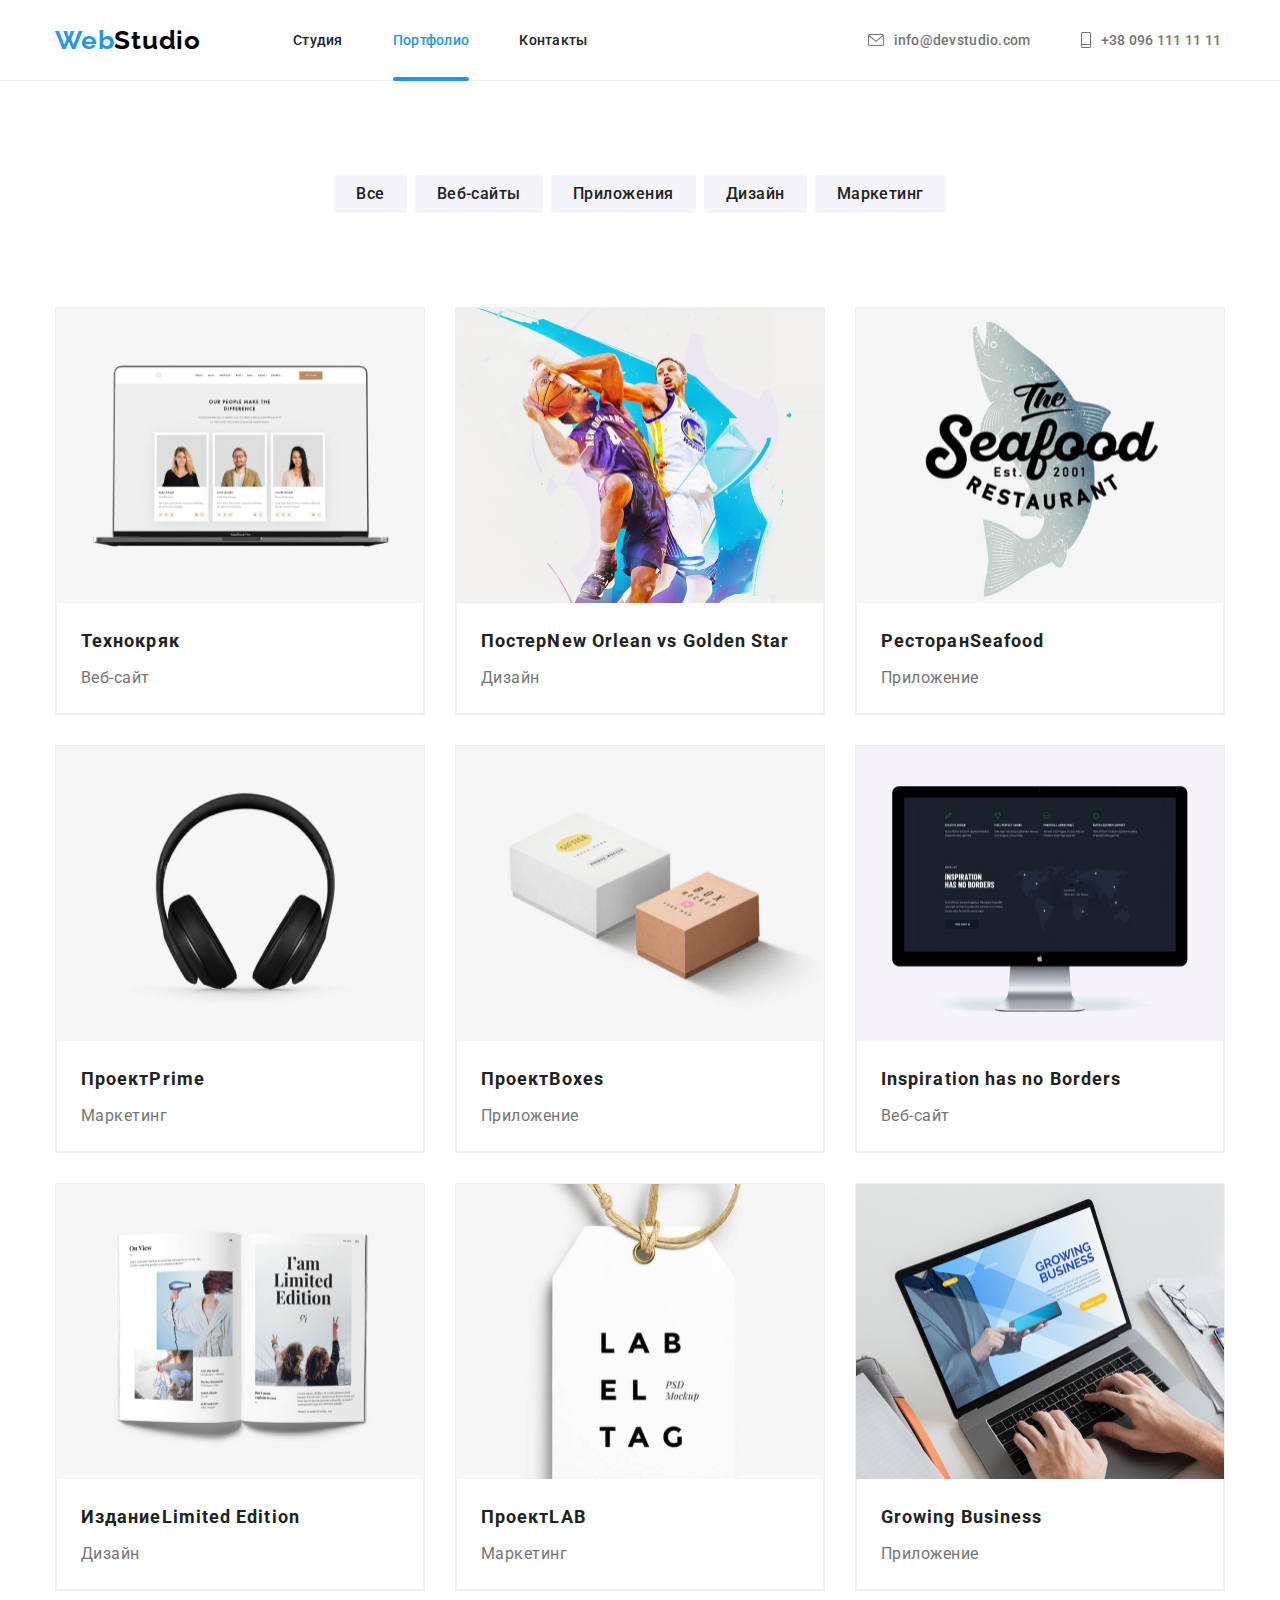
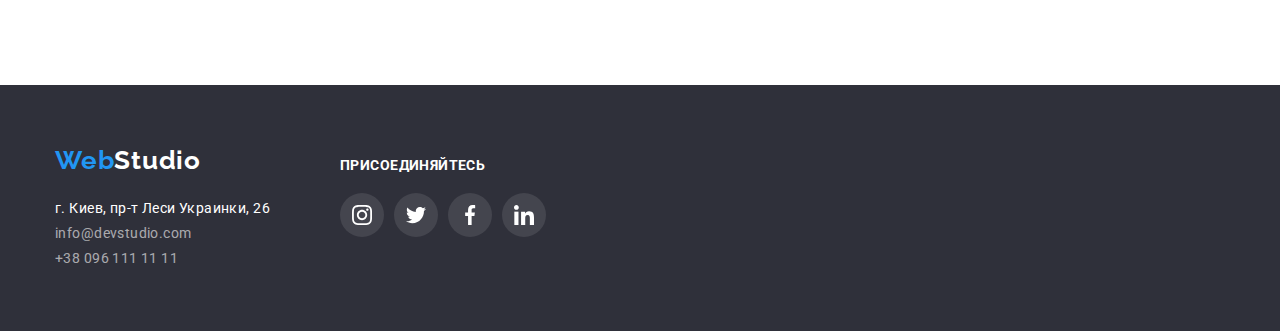
==== portfolio.html @ d673d391 "Add files via upload" ====
<!DOCTYPE html>
<html lang="ru">
  <head>
    <meta charset="UTF-8" />
    <meta name="viewport" content="width=device-width, initial-scale=1.0" />
    <title>Portfolio</title>
    <link rel="stylesheet" href="https://cdnjs.cloudflare.com/ajax/libs/modern-normalize/1.0.0/modern-normalize.css" />
    <link href="https://fonts.googleapis.com/css2?family=Raleway:wght@700&family=Roboto:wght@400;500;700;900&display=swap" rel="stylesheet" />
    <link rel="stylesheet" href="./css/styless.css" />
  </head>

  <body>
    <!-- HEADER -->
    <header>
      <div class="container">
        <nav class="navigation">
          <a class="logo link" lang="en" href="./index.html"><span class="logo-one">Web</span><span class="logo-two">Studio</span></a>
          <ul class="navigation-list list">
            <li class="navigation-list-item">
              <a class="navigation-list-link link" href="./index.html">Студия</a>
            </li>
            <li class="navigation-list-item">
              <a class="navigation-list-link now link" href="./portfolio.html">Портфолио</a>
            </li>
            <li class="navigation-list-item">
              <a class="navigation-list-link link" href="">Контакты</a>
            </li>
          </ul>

          <address class="address">
            <ul class="address-list list">
              <li class="address-list-item">
                <a class="header-contact-link link" href="mailto:info@devstudio.com">
                  <svg class="icon" width="16" height="12">
                    <use href="./images/sprite.svg#icon-mail"></use>
                  </svg>
                  info@devstudio.com
                </a>
              </li>
              <li class="address-list-item">
                <a class="header-contact-link link" href="tel:+380961111111">
                  <svg class="icon" width="10" height="16">
                    <use href="./images/sprite.svg#icon-telephone"></use>
                  </svg>
                  +38 096 111 11 11</a
                >
              </li>
            </ul>
          </address>
        </nav>
      </div>
    </header>

    <main>
      <section class="choice">
        <div class="container">
          <ul class="choice-list list">
            <li class="choice-list-item">
              <button class="btn-port" type="button">Все</button>
            </li>
            <li class="choice-list-item">
              <button class="btn-port" type="button">Веб-сайты</button>
            </li>
            <li class="choice-list-item">
              <button class="btn-port" type="button">Приложения</button>
            </li>
            <li class="choice-list-item">
              <button class="btn-port" type="button">Дизайн</button>
            </li>
            <li class="choice-list-item">
              <button class="btn-port" type="button">Маркетинг</button>
            </li>
          </ul>
        </div>
      </section>

      <section class="section">
        <div class="container">
          <ul class="completed-list list">
            <li class="completed-list-item">
              <a class="completed-list-link link" href="">
                <div class="completed-thumb">
                  <img
                    class="completed-img"
                    src="./portfolio-img/1tekhnokryak.jpg"
                    alt="информация о сотрудниках в ноубуке"
                    width="370"
                    height="295"
                  />
                  <div class="overlay">
                    <p class="completed-description">
                      Технокряк это современная площадка распространения коронавируса. Компании используют эту платформу для цифрового шпионажа и атак
                      на защищённые сервера конкурентов.
                    </p>
                  </div>
                </div>
                <div class="completed-card">
                  <h1 class="completed-what">Технокряк</h1>
                  <p class="completed-kind">Веб-сайт</p>
                </div>
              </a>
            </li>
            <li class="completed-list-item">
              <a class="completed-list-link link" href="">
                <div class="completed-thumb">
                  <img class="completed-img" src="./portfolio-img/2NOvsGS.jpg" alt="постер игры в баскетбол" width="370" height="295" />
                  <div class="overlay">
                    <p class="completed-description">
                      Технокряк это современная площадка распространения коронавируса. Компании используют эту платформу для цифрового шпионажа и атак
                      на защищённые сервера конкурентов.
                    </p>
                  </div>
                </div>
                <div class="completed-card">
                  <h1 class="completed-what">Постер<span lang="en">New Orlean vs Golden Star</span></h1>
                  <p class="completed-kind">Дизайн</p>
                </div>
              </a>
            </li>
            <li class="completed-list-item">
              <a class="completed-list-link link" href="">
                <div class="completed-thumb">
                  <img class="completed-img" src="./portfolio-img/3seafood.jpg" alt="ресторан морской кухни" width="370" height="295" />
                  <div class="overlay">
                    <p class="completed-description">
                      Технокряк это современная площадка распространения коронавируса. Компании используют эту платформу для цифрового шпионажа и атак
                      на защищённые сервера конкурентов.
                    </p>
                  </div>
                </div>
                <div class="completed-card">
                  <h1 class="completed-what">Ресторан<span lang="en">Seafood</span></h1>
                  <p class="completed-kind">Приложение</p>
                </div>
              </a>
            </li>
            <li class="completed-list-item">
              <a class="completed-list-link link" href="">
                <div class="completed-thumb">
                  <img class="completed-img" src="./portfolio-img/4prime.jpg" alt="наушники" width="370" height="295" />
                  <div class="overlay">
                    <p class="completed-description">
                      Технокряк это современная площадка распространения коронавируса. Компании используют эту платформу для цифрового шпионажа и атак
                      на защищённые сервера конкурентов.
                    </p>
                  </div>
                </div>
                <div class="completed-card">
                  <h1 class="completed-what">Проект<span lang="en">Prime</span></h1>
                  <p class="completed-kind">Маркетинг</p>
                </div>
              </a>
            </li>
            <li class="completed-list-item">
              <a class="completed-list-link link" href="">
                <div class="completed-thumb">
                  <img class="completed-img" src="./portfolio-img/5boxes.jpg" alt="коробки" width="370" height="295" />
                  <div class="overlay">
                    <p class="completed-description">
                      Технокряк это современная площадка распространения коронавируса. Компании используют эту платформу для цифрового шпионажа и атак
                      на защищённые сервера конкурентов.
                    </p>
                  </div>
                </div>
                <div class="completed-card">
                  <h1 class="completed-what">Проект<span lang="en">Boxes</span></h1>
                  <p class="completed-kind">Приложение</p>
                </div>
              </a>
            </li>
            <li class="completed-list-item">
              <a class="completed-list-link link" href="">
                <div class="completed-thumb">
                  <img class="completed-img" src="./portfolio-img/6inspiration.jpg" alt="монитор" width="370" height="295" />
                  <div class="overlay">
                    <p class="completed-description">
                      Технокряк это современная площадка распространения коронавируса. Компании используют эту платформу для цифрового шпионажа и атак
                      на защищённые сервера конкурентов.
                    </p>
                  </div>
                </div>
                <div class="completed-card">
                  <h1 class="completed-what" lang="en">Inspiration has no Borders</h1>
                  <p class="completed-kind">Веб-сайт</p>
                </div>
              </a>
            </li>
            <li class="completed-list-item">
              <a class="completed-list-link link" href="">
                <div class="completed-thumb">
                  <img class="completed-img" src="./portfolio-img/7limited.jpg" alt="журнал" width="370" height="295" />
                  <div class="overlay">
                    <p class="completed-description">
                      Технокряк это современная площадка распространения коронавируса. Компании используют эту платформу для цифрового шпионажа и атак
                      на защищённые сервера конкурентов.
                    </p>
                  </div>
                </div>
                <div class="completed-card">
                  <h1 class="completed-what">Издание<span lang="en">Limited</span> Edition</h1>
                  <p class="completed-kind">Дизайн</p>
                </div>
              </a>
            </li>
            <li class="completed-list-item">
              <a class="completed-list-link link" href="">
                <div class="completed-thumb">
                  <img class="completed-img" src="./portfolio-img/8lab.jpg" alt="бирка" width="370" height="295" />
                  <div class="overlay">
                    <p class="completed-description">
                      Технокряк это современная площадка распространения коронавируса. Компании используют эту платформу для цифрового шпионажа и атак
                      на защищённые сервера конкурентов.
                    </p>
                  </div>
                </div>
                <div class="completed-card">
                  <h1 class="completed-what">Проект<span lang="en">LAB</span></h1>
                  <p class="completed-kind">Маркетинг</p>
                </div>
              </a>
            </li>
            <li class="completed-list-item">
              <a class="completed-list-link link" href="">
                <div class="completed-thumb">
                  <img class="completed-img" src="./portfolio-img/9growing.jpg" alt="печатает на ноутбуке" width="370" height="295" />
                  <div class="overlay">
                    <p class="completed-description">
                      Технокряк это современная площадка распространения коронавируса. Компании используют эту платформу для цифрового шпионажа и атак
                      на защищённые сервера конкурентов.
                    </p>
                  </div>
                </div>
                <div class="completed-card">
                  <h1 class="completed-what" lang="en">Growing Business</h1>
                  <p class="completed-kind">Приложение</p>
                </div>
              </a>
            </li>
          </ul>
        </div>
      </section>
    </main>

    <!-- FOOTER -->
    <footer>
      <div class="container">
        <div class="footer-block">
          <div class="footer-contacts">
            <a class="logo link" lang="en" href="./index.html"><span class="logo-one">Web</span><span class="logo-three">Studio</span></a>
            <address class="footer-address">
              <ul class="footer-list">
                <li class="footer-list-item list">
                  <a class="footer-map-link link" href="https://goo.gl/maps/fJEr4ifTyqPo6AB57" target="_blank">г. Киев, пр-т Леси Украинки, 26</a>
                </li>
                <li class="footer-list-item list">
                  <a class="footer-mail-link link" href="mailto:info@devstudio.com">info@devstudio.com</a>
                </li>
                <li class="footer-list-item list">
                  <a class="footer-tel-link link" href="tel:+380961111111">+38 096 111 11 11</a>
                </li>
              </ul>
            </address>
          </div>
          <div class="join">
            <h3 class="footer-title">присоединяйтесь</h3>
            <ul class="social-links black list">
              <li>
                <a class="social-item" href="https://www.instagram.com">
                  <svg class="footer-svg">
                    <use href="./images/sprite.svg#icon-instagram"></use>
                  </svg>
                </a>
              </li>
              <li>
                <a class="social-item" href="https://twitter.com"
                  ><svg class="footer-svg">
                    <use href="./images/sprite.svg#icon-twitter"></use>
                  </svg>
                </a>
              </li>
              <li>
                <a class="social-item" href="https://www.facebook.com"
                  ><svg class="footer-svg">
                    <use href="./images/sprite.svg#icon-facebook"></use>
                  </svg>
                </a>
              </li>
              <li>
                <a class="social-item" href="https://www.linkedin.com"
                  ><svg class="footer-svg">
                    <use href="./images/sprite.svg#icon-linkedin"></use>
                  </svg>
                </a>
              </li>
            </ul>
          </div>
        </div>
      </div>
    </footer>
  </body>
</html>
---- css/styless.css ----
body {
	font-family: "Roboto", sans-serif;
	font-style: normal;
}

.link {
	text-decoration: none;
}

.list {
	list-style: none;
}

img {
	display: block;
}

p,
ul,
h1,
h2,
h3 {
	margin: 0;
	padding: 0;
}

*,
*::before,
*::after {
	box-sizing: border-box;
}

.navigation-list-link.now::after {
	position: absolute;
	bottom: -1px;
	display: block;
	content: "";
	color: #2196f3;
	background-color: #2196f3;
	width: 100%;
	height: 4px;
	border-radius: 2px;
}

.navigation-list-link.now {
	color: #2196f3;
}

header {
	border-bottom: 1px solid #ececec;
}

header .container {
	display: flex;
	align-items: center;
	background-color: #ffffff;
}

.navigation {
	display: flex;
	align-items: center;
}

.navigation-list {
	display: flex;
}

header address ul {
	display: flex;
}

header .logo {
	margin-right: 92px;
}

.navigation-list li:not(:last-child) {
	margin-right: 50px;
}

header address {
	margin-left: auto;
}

header address li:not(:last-child) {
	margin-right: 50px;
}

.address-list {
	display: flex;
	margin-top: 0;
	margin-bottom: 0;
}

.navigation-list-item .link {
	display: block;
	padding-top: 32px;
	padding-bottom: 32px;
}

.navigation-list-item {
	position: relative;
}

.container {
	width: 1200px;
	margin-left: auto;
	margin-right: auto;
	padding-left: 15px;
	padding-right: 15px;
}

.logo {
	font-weight: 700;
	font-size: 24px;
	line-height: 1.25;
	color: #233348;
	text-decoration: none;
}

.navigation-list-item:not(:last-child) {
	margin-right: 50px;
}

.header-contact-link:not(:last-child) {
	margin-right: 50px;
}

header address {
	margin-left: auto;
}

.address {
	font-style: normal;
	margin-left: 280px;
}

.icon {
	margin-right: 10px;
}

.header-contact-link {
	display: flex;
	align-items: center;
	font-weight: 500;
	font-size: 14px;
	line-height: 1.143;
	letter-spacing: 0.02em;
	color: #757575;
	fill: #757575;
	transition-property: color, fill;
	transition-duration: 250ms;
	transition-timing-function: cubic-bezier(0.4, 0, 0.2, 1);
}

.navigation-list-link:hover,
.navigation-list-link:focus,
.header-contact-link:hover,
.header-contact-link:focus {
	color: #2196f3;
	fill: #2196f3;
}

.navigation-list-link {
	font-weight: 500;
	font-size: 14px;
	line-height: 1.143;
	letter-spacing: 0.02em;
	color: #212121;
	transition-property: color;
	transition-duration: 250ms;
	transition-timing-function: cubic-bezier(0.4, 0, 0.2, 1);
}

.section {
	padding-top: 94px;
	padding-bottom: 94px;
}

.section-three {
	padding-bottom: 94px;
}

.work-we-do {
	position: absolute;
	bottom: 0;
	padding-top: 27px;
	padding-bottom: 27px;
	width: 370px;
	font-weight: 700;
	font-size: 14px;
	line-height: 1.143;
	letter-spacing: 0.03em;
	text-transform: uppercase;
	text-align: center;
	color: #fff;
	background-color: rgba(47, 48, 58, 0.8);
}

.work-list-item {
	position: relative;
}

.hero {
	background-color: #2f303a;
	padding-top: 0;
	padding-bottom: 0;
	background-image: linear-gradient(rgba(47, 48, 58, 0.4), rgba(47, 48, 58, 0.4)), url(../images/Overlay.jpg);
	background-repeat: no-repeat;
	background-position: center;
	background-size: cover;
	height: 600px;
	max-width: 1600px;
	margin-right: auto;
	margin-left: auto;
}

.hero-one {
	display: flex;
	height: 600px;
	flex-direction: column;
	justify-content: center;
	align-items: center;
}

.title {
	max-width: 700px;
	font-weight: 900;
	font-size: 44px;
	line-height: 1.364;
	text-align: center;
	letter-spacing: 0.06em;
	text-transform: uppercase;
	color: #ffffff;
}

.btn {
	font-weight: 700;
	font-size: 16px;
	line-height: 1.875;
	display: inline-block;
	align-items: center;
	text-align: center;
	letter-spacing: 0.06em;
	background: #188ce8;
	color: #ffffff;
	border-radius: 4px;
	padding: 10px 32px;
	min-width: 200px;
	box-shadow: 0px 4px 4px rgba(0, 0, 0, 0.15);
	border: transparent;
	margin-top: 30px;
}

.btn-wo-padding {
	padding-bottom: 0;
}

.quality {
	display: flex;
	justify-content: space-between;
}

.quality-list-item::before {
	display: block;
	content: "";
	width: 270px;
	height: 120px;
	background-color: #f5f4fa;
	background-repeat: no-repeat;
	background-position: center;
	border-radius: 4px;
	margin-bottom: 30px;
}

.antena::before {
	background-image: url(../images/antenna.svg);
}

.clock::before {
	background-image: url(../images/clock.svg);
}

.diagram::before {
	background-image: url(../images/diagram.svg);
}

.astronaut::before {
	background-image: url(../images/astronaut.svg);
}

.quality-list-item {
	width: 270px;
}

.quality-list-main {
	margin-bottom: 10px;
	font-weight: 700;
	font-size: 14px;
	line-height: 1.143;
	letter-spacing: 0.03em;
	text-transform: uppercase;
}

.quality-list-work {
	font-weight: 400;
	font-size: 14px;
	line-height: 1.714;
	letter-spacing: 0.03em;
	color: #757575;
}

.hero-three {
	margin-top: 0px;
	margin-bottom: 0px;
}

.work-list {
	display: flex;
	justify-content: space-between;
}

.team {
	background: #f5f4fa;
	text-align: center;
}

.team-list {
	display: flex;
	justify-content: space-between;
}

.work-list-item {
	display: inline-block;
}

.section.team {
	background-color: #f5f4fa;
}

.work {
	font-weight: 700;
	font-size: 36px;
	line-height: 1.167;
	text-align: center;
	margin-bottom: 50px;
	letter-spacing: 0.03em;
	color: #212121;
}

.our-work {
	font-weight: 700;
	font-size: 36px;
	line-height: 1.167;
	text-align: center;
	letter-spacing: 0.03em;
	margin-bottom: 50px;
}

.team-list-item {
	width: 270px;
	height: 428px;
	background: #ffffff;
	box-shadow: 0px 1px 3px rgba(0, 0, 0, 0.12), 0px 1px 1px rgba(0, 0, 0, 0.14), 0px 2px 1px rgba(0, 0, 0, 0.2);
	border-radius: 0px 0px 4px 4px;
}

.our-team {
	margin: 30px 0;
}

.team-img {
	border-top: 0px;
	margin-top: 0px;
}

.team-people {
	font-weight: 500;
	font-size: 16px;
	line-height: 1.186;
	text-align: center;
	letter-spacing: 0.03em;
	color: #212121;
	margin-bottom: 10px;
}

.team-job {
	font-weight: 400;
	font-size: 16px;
	line-height: 1.186;
	text-align: center;
	letter-spacing: 0.03em;
	color: #757575;
	margin-bottom: 15px;
}

.social-list {
	display: flex;
	justify-content: center;
}

.white {
	fill: #afb1b8;
}

.social-list-link {
	fill: #afb1b8;
}

.social-list-svg {
	width: 20px;
	height: 20px;
	fill: currentColor;
}

.social-list-link:hover,
.social-list-link:focus {
	background-color: #2196f3;
}

.social-list-link:hover .social-list-svg,
.social-list-link:focus .social-list-svg {
	fill: #ffffff;
}

.social-list-link {
	display: flex;
	justify-content: center;
	align-items: center;
	width: 44px;
	height: 44px;
	border-radius: 50%;
	background-color: #fff;
	color: #afb1b8;

	transition-property: background-color, fill;
	transition-duration: 250ms;
	transition-timing-function: cubic-bezier(0.4, 0, 0.2, 1);
}

.clients-list {
	display: flex;
	justify-content: space-between;
}

.client-link {
	display: inline-flex;
	align-items: center;
	justify-content: center;
	width: 170px;
	height: 90px;
	border: 1px solid #afb1b8;
	border-radius: 4px;
	fill: #afb1b8;
	transition-property: background-color, fill;
	transition-duration: 250ms;
	transition-timing-function: cubic-bezier(0.4, 0, 0.2, 1);
}

.client-link:hover,
.client-link:focus {
	fill: #2196f3;
	border: 1px solid #2196f3;
}

.footer-list-item:hover,
.footer-list-item:focus,
.footer-map-link:hover,
.footer-map-link:focus,
.footer-mail-link:hover,
.footer-mail-link:focus,
.footer-tel-link:hover,
.footer-tel-link:focus {
	color: #ffffff;
}

footer {
	background: #2f303a;
	padding-top: 60px;
	padding-bottom: 60px;
}

footer address {
	margin-top: 20px;
}

.logo-one {
	font-family: Raleway, sans-serif;
	font-style: normal;
	font-weight: 700;
	font-size: 26px;
	line-height: 1.192;
	letter-spacing: 0.03em;
	color: #2196f3;
}

.logo-two {
	font-family: Raleway, sans-serif;
	font-style: normal;
	font-weight: 700;
	font-size: 26px;
	line-height: 1.192;
	letter-spacing: 0.03em;
	color: #000000;
}

.logo-three {
	font-family: Raleway, sans-serif;
	font-style: normal;
	font-weight: 700;
	font-size: 26px;
	line-height: 1.192;
	letter-spacing: 0.03em;
	color: #ffffff;
}

.footer-map-link {
	font-weight: 400;
	font-size: 14px;
	line-height: 1.714;
	letter-spacing: 0.03em;
	color: #ffffff;
}

.footer-mail-link,
.footer-tel-link {
	font-weight: 400;
	font-size: 14px;
	line-height: 1.714;
	letter-spacing: 0.03em;
	color: rgba(255, 255, 255, 0.6);
}

.completed-list-item:hover,
.completed-list-item:focus {
	box-shadow: 0px 1px 1px rgba(0, 0, 0, 0.12), 0px 4px 4px rgba(0, 0, 0, 0.06), 1px 4px 6px rgba(0, 0, 0, 0.16);
}

.footer-address {
	font-family: "Roboto", sans-serif;
	font-style: normal;
	font-weight: 400;
	font-size: 14px;
	line-height: 24px;
	letter-spacing: 0.03em;
	color: #ffffff;
}

.choice {
	padding-top: 94px;
	padding-bottom: 0px;
}

.btn-port:hover,
.btn-port:focus {
	cursor: pointer;
	color: #ffffff;
	background: #188ce8;
	box-shadow: 0px 3px 1px rgba(0, 0, 0, 0.1), 0px 1px 2px rgba(0, 0, 0, 0.08), 0px 2px 2px rgba(0, 0, 0, 0.12);
}

.choice-list {
	display: flex;
	justify-content: center;
}

.choice-list-item + .choice-list-item {
	margin-left: 8px;
}

.btn-port {
	padding: 6px 22px;
	border-radius: 4px;
	font-weight: 500;
	font-size: 16px;
	line-height: 1.625;
	text-align: center;
	letter-spacing: 0.03em;
	border: transparent;
	color: #212121;
	background-color: #f5f4fa;
	transition-property: color, background-color, box-shadow;
	transition-duration: 250ms;
	transition-timing-function: cubic-bezier(0.4, 0, 0.2, 1);
}

.completed-list {
	display: flex;
	flex-wrap: wrap;
}

.completed-list-item {
	width: 370px;
	background: #ffffff;
	border: 1px solid #eeeeee;
	cursor: pointer;
	position: relative;
}

.completed-list-item:not(:nth-child(3n)) {
	margin-right: 30px;
}

.completed-list-item:not(:nth-child(n + 7)) {
	margin-bottom: 30px;
}

.completed-card {
	padding: 20px 24px;
	border: 1px solid #eeeeee;
	border-top: none;
}

.completed-what {
	margin-bottom: 4px;
	font-weight: 700;
	font-size: 18px;
	line-height: 2;
	letter-spacing: 0.06em;
	color: #212121;
}

.completed-kind {
	font-weight: 400;
	font-size: 16px;
	line-height: 1.875;
	letter-spacing: 0.03em;
	color: #757575;
}

.footer-block {
	display: flex;
}

.footer-contacts {
	margin-right: 70px;
}

.footer-title {
	padding-top: 12px;
	margin-bottom: 20px;
	font-weight: 700;
	font-size: 14px;
	line-height: 1.143;
	letter-spacing: 0.03em;
	text-transform: uppercase;
	color: #ffffff;
}

.black li:not(:last-child) {
	margin-right: 10px;
}

.black .social-item {
	fill: #fff;
	background-color: rgba(255, 255, 255, 0.1);
}

.social-links {
	display: flex;
	width: 206px;
	justify-content: space-between;
	margin-left: auto;
	margin-right: auto;
}

.footer-svg {
	width: 20px;
	height: 20px;
	fill: #ffffff;
}

.social-item {
	display: flex;
	align-items: center;
	justify-content: center;
	width: 44px;
	height: 44px;
	border-radius: 50%;
	background: rgba(255, 255, 255, 0.1);

	transition-property: background-color, fill;
	transition-duration: 250ms;
	transition-timing-function: cubic-bezier(0.4, 0, 0.2, 1);
}

.social-item:hover,
.social-item:focus {
	background-color: #2196f3;
}

.social-item:hover .footer-svg,
.social-item:focus .footer-svg {
	fill: #ffffff;
}

.join {
	padding-right: 93px;
}

.footer-form-input {
	width: 358px;
	height: 50px;
	padding-left: 16px;
	margin-right: 12px;
	color: #ffffff;
	background-color: transparent;
	border: 1px solid rgba(255, 255, 255, 0.3);
	box-sizing: border-box;
	border-radius: 4px;
}

.footer-form-input::placeholder {
	justify-content: center;
	font-weight: 400;
	font-size: 16px;
	line-height: 1.25;
	align-items: center;
	letter-spacing: 0.03em;
	color: rgba(255, 255, 255, 0.6);
}

.footer-form-input:focus {
	border: 1px solid #2196f3;
}

.submit-btn {
	display: inline-flex;
	justify-content: center;
	align-items: center;
	width: 200px;
	height: 50px;
	background: #2196f3;
	border: transparent;
	box-shadow: 0px 4px 4px rgba(0, 0, 0, 0.15);
	border-radius: 4px;
	font-weight: 700;
	font-size: 16px;
	line-height: 1.87;
	align-items: center;
	text-align: center;
	letter-spacing: 0.06em;
	color: #ffffff;
	cursor: pointer;
}

.submit-btn:after {
	content: "";
	margin-left: 9px;
	width: 24px;
	height: 24px;
	background-image: url(../images/icon-send.svg);
	background-repeat: no-repeat;
	background-position: center;
}

.completed-thumb {
	position: relative;
	overflow: hidden;
}

.overlay {
	position: absolute;
	top: 100%;
	width: 100%;
	height: 100%;
	display: flex;
	align-items: center;
	background-color: rgba(33, 150, 243, 0.9);
	visibility: hidden;
	pointer-events: none;
	transform: translateY(0);
	transition: transform 250ms cubic-bezier(0.4, 0, 0.2, 1), visibility 250ms cubic-bezier(0.4, 0, 0.2, 1);
}

.completed-list-link:hover .overlay,
.completed-list-link:focus .overlay {
	transform: translateY(-100%);
	visibility: visible;
	pointer-events: auto;
}

.completed-description {
	margin: 63px 24px;
	font-size: 18px;
	line-height: 1.56;
	letter-spacing: 0.03em;
	color: #ffffff;
}

.backdrop {
	position: fixed;
	top: 0;
	left: 0;
	width: 100%;
	height: 100%;
	background-color: rgba(0, 0, 0, 0.2);
	opacity: 1;
	transition: opacity 250ms cubic-bezier(0.4, 0, 0.2, 1);
}

.is-hidden {
	opacity: 0;
	visibility: hidden;
	pointer-events: none;
}

.modal {
	position: absolute;
	top: 50%;
	left: 50%;
	transform: translate(-50%, -50%);
	width: 528px;
	height: 581px;
	padding: 40px;
	background-color: #fff;
	box-shadow: 0px 1px 3px rgba(0, 0, 0, 0.12), 0px 1px 1px rgba(0, 0, 0, 0.14), 0px 2px 1px rgba(0, 0, 0, 0.2);
	border-radius: 4px;
	transition: transform 250ms cubic-bezier(0.4, 0, 0.2, 1);
}

.close-btn {
	position: absolute;
	display: flex;
	justify-content: center;
	align-items: center;
	top: 8px;
	right: 8px;
	width: 30px;
	height: 30px;
	background: #ffffff;
	border: 1px solid rgba(0, 0, 0, 0.1);
	box-sizing: border-box;
	border-radius: 50%;
	cursor: pointer;
}

.modal-form {
	display: flex;
	flex-direction: column;
}

.modal-form-btn {
	display: flex;
	justify-content: center;
	align-items: center;
	margin: 20px auto 0px auto;
	width: 200px;
	height: 50px;
	font-weight: 700;
	font-size: 16px;
	line-height: 1.87;
	letter-spacing: 0.06em;
	color: #ffffff;
	background-color: #188ce8;
	border: transparent;
	box-shadow: 0px 4px 4px rgba(0, 0, 0, 0.15);
	border-radius: 4px;
	cursor: pointer;
}

.modal-form-title {
	font-style: normal;
	font-weight: bold;
	font-size: 20px;
	line-height: 1.15;
	text-align: center;
	letter-spacing: 0.03em;
	color: #212121;
	margin: 0;
}

.modal-form-label {
	display: block;
	font-size: 12px;
	line-height: 1.67;
	letter-spacing: 0.01em;
	color: #757575;
	transition: fill 250ms cubic-bezier(0.4, 0, 0.2, 1);
}

.modal-form-label-wrapper {
	display: block;
	position: relative;
	margin-top: 10px;
}

.modal-form-input:focus,
.modal-form-message:focus {
	outline: none;
	border: 1px solid #2196f3;
}

.modal-form-input:focus + .modal-form-svg {
	fill: #2196f3;
}

.modal-form-input {
	display: block;
	width: 100%;
	height: 40px;
	border: 1px solid rgba(33, 33, 33, 0.2);
	border-radius: 4px;
	padding-left: 42px;
	margin-top: 4px;
	box-sizing: border-box;
	font-family: inherit;
	font-style: normal;
	font-weight: 400;
	font-size: 14px;
	line-height: 1.143;
	letter-spacing: 0.01em;
}

.modal-form-message {
	height: 120px;
	border: 1px solid rgba(33, 33, 33, 0.2);
	box-sizing: border-box;
	border-radius: 4px;
	resize: none;
	font-family: inherit;
	font-style: normal;
	font-weight: 400;
	font-size: 14px;
	line-height: 1.143;
	letter-spacing: 0.01em;
	margin-bottom: 20px;
}

.modal-form-svg {
	position: absolute;
	top: 71%;
	left: 12px;
	transform: translateY(-50%);
}

.modal-form-comments {
	display: block;
	font-size: 12px;
	line-height: 1.67;
	letter-spacing: 0.01em;
	color: #757575;
	margin-top: 10px;
	margin-bottom: 4px;
	transition: fill 250ms cubic-bezier(0.4, 0, 0.2, 1);
}

textarea.modal-form-message {
	height: 120px;
	resize: none;
	margin-bottom: 10px;
	padding: 12px 16px;
}

.modal-form-message::placeholder {
	font-weight: 400;
	font-size: 14px;
	line-height: 16px;
	letter-spacing: 0.01em;
	color: rgba(117, 117, 117, 0.5);
}

.checkbox-input {
	appearance: none;
	-webkit-appearance: none;
	-moz-appearance: none;
}
.check-policy {
	display: flex;
	justify-content: space-around;
	align-items: center;
	font-weight: 400;
	font-size: 14px;
	line-height: 1.71;
	letter-spacing: 0.03em;
	color: var(--add-text-color);
}

.check-policy-box {
	display: inline-flex;
	width: 1em;
	height: 1em;
	background-image: url(../images/Vector.svg);
	fill: #212121;
	background-size: contain;
	background-repeat: no-repeat;
	cursor: pointer;
}

.check-policy-text {
	display: inline-flex;
}

.checkbox-input:checked + .check-policy-box {
	background-image: url(../images/icon-check.svg);
	background-size: contain;
	cursor: pointer;
	background-repeat: no-repeat;
}

.checkbox-input:focus + .check-policy-box {
	box-sizing: content-box;
	border: 1px solid #2196f3;
	border-radius: 4px;
}

.check-policy a {
	color: #2196f3;
	text-decoration: underline;
	text-decoration-skip-ink: none;
}
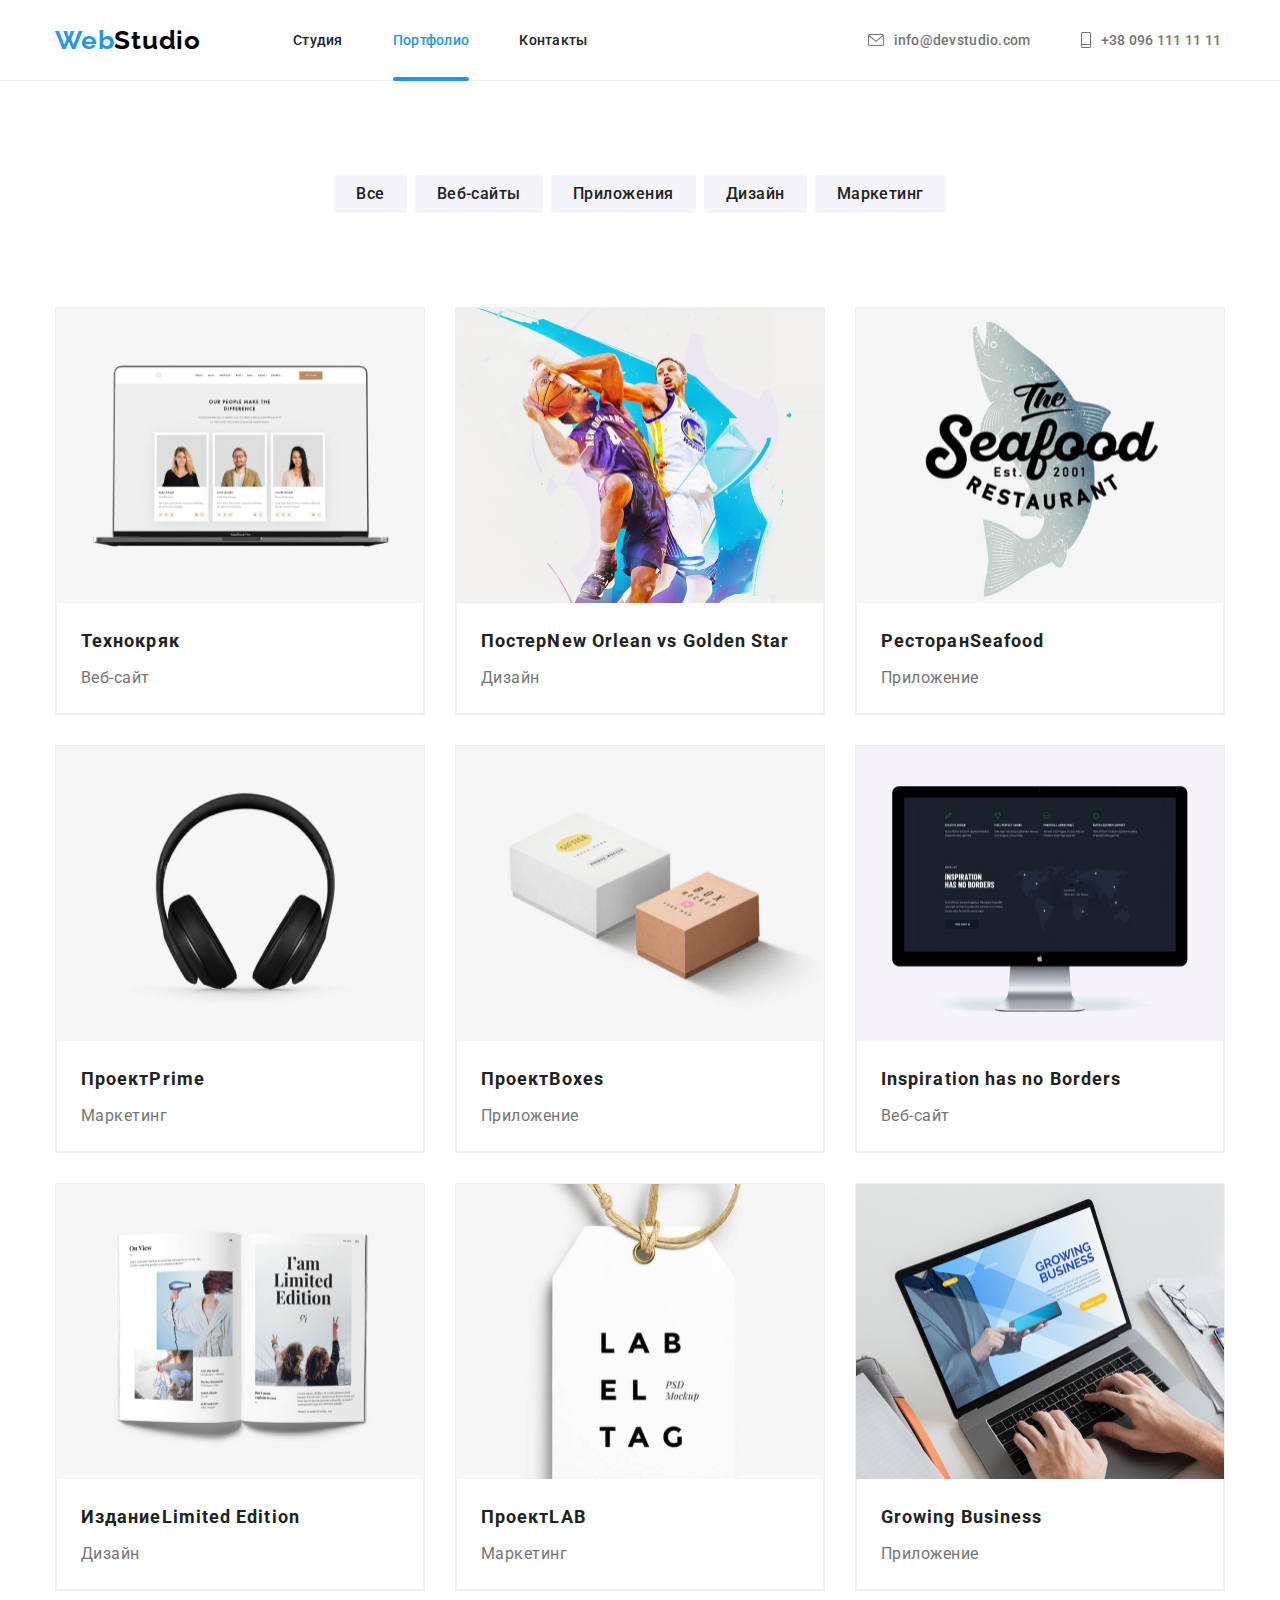
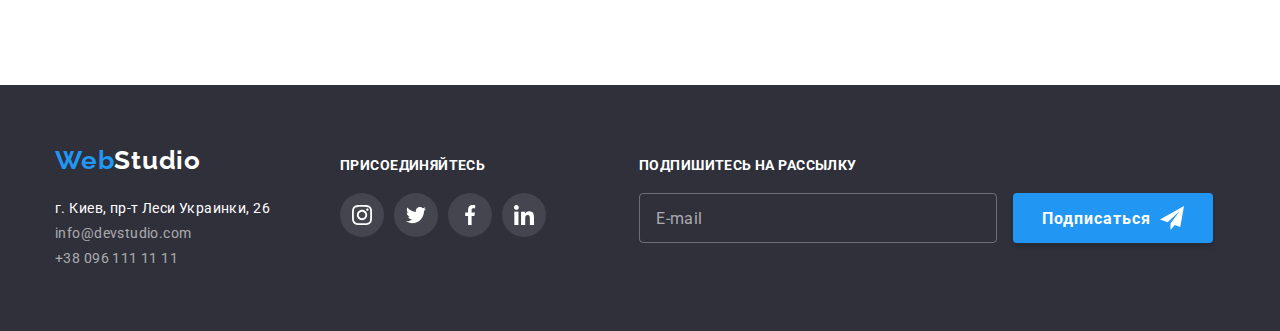
==== commit 2c1946d9: "Add files via upload" ====
--- a/portfolio.html
+++ b/portfolio.html
@@ -261,6 +261,7 @@
               </ul>
             </address>
           </div>
+
           <div class="join">
             <h3 class="footer-title">присоединяйтесь</h3>
             <ul class="social-links black list">
@@ -294,6 +295,17 @@
               </li>
             </ul>
           </div>
+
+          <div class="subscribe">
+            <h3 class="footer-title">Подпишитесь на рассылку</h3>
+
+            <form action="#" class="footer-form">
+              <div class="footer-form-item">
+                <input type="email" name="email" placeholder="E-mail" class="footer-form-input" />
+                <button type="submit" class="submit-btn">Подписаться</button>
+              </div>
+            </form>
+          </div>
         </div>
       </div>
     </footer>
--- a/css/styless.css
+++ b/css/styless.css
@@ -834,6 +834,12 @@
 	cursor: pointer;
 }
 
+.close-btn:focus,
+.close-btn:hover {
+	fill: #2196f3;
+	transition: fill 250ms cubic-bezier(0.4, 0, 0.2, 1);
+}
+
 .modal-form {
 	display: flex;
 	flex-direction: column;
@@ -972,14 +978,14 @@
 	font-size: 14px;
 	line-height: 1.71;
 	letter-spacing: 0.03em;
-	color: var(--add-text-color);
+	color: #757575;
 }
 
 .check-policy-box {
 	display: inline-flex;
 	width: 1em;
 	height: 1em;
-	background-image: url(../images/Vector.svg);
+	background-image: url(../images/icon-check.svg);
 	fill: #212121;
 	background-size: contain;
 	background-repeat: no-repeat;
@@ -991,7 +997,7 @@
 }
 
 .checkbox-input:checked + .check-policy-box {
-	background-image: url(../images/icon-check.svg);
+	background-image: url(../images/Vector.svg);
 	background-size: contain;
 	cursor: pointer;
 	background-repeat: no-repeat;
